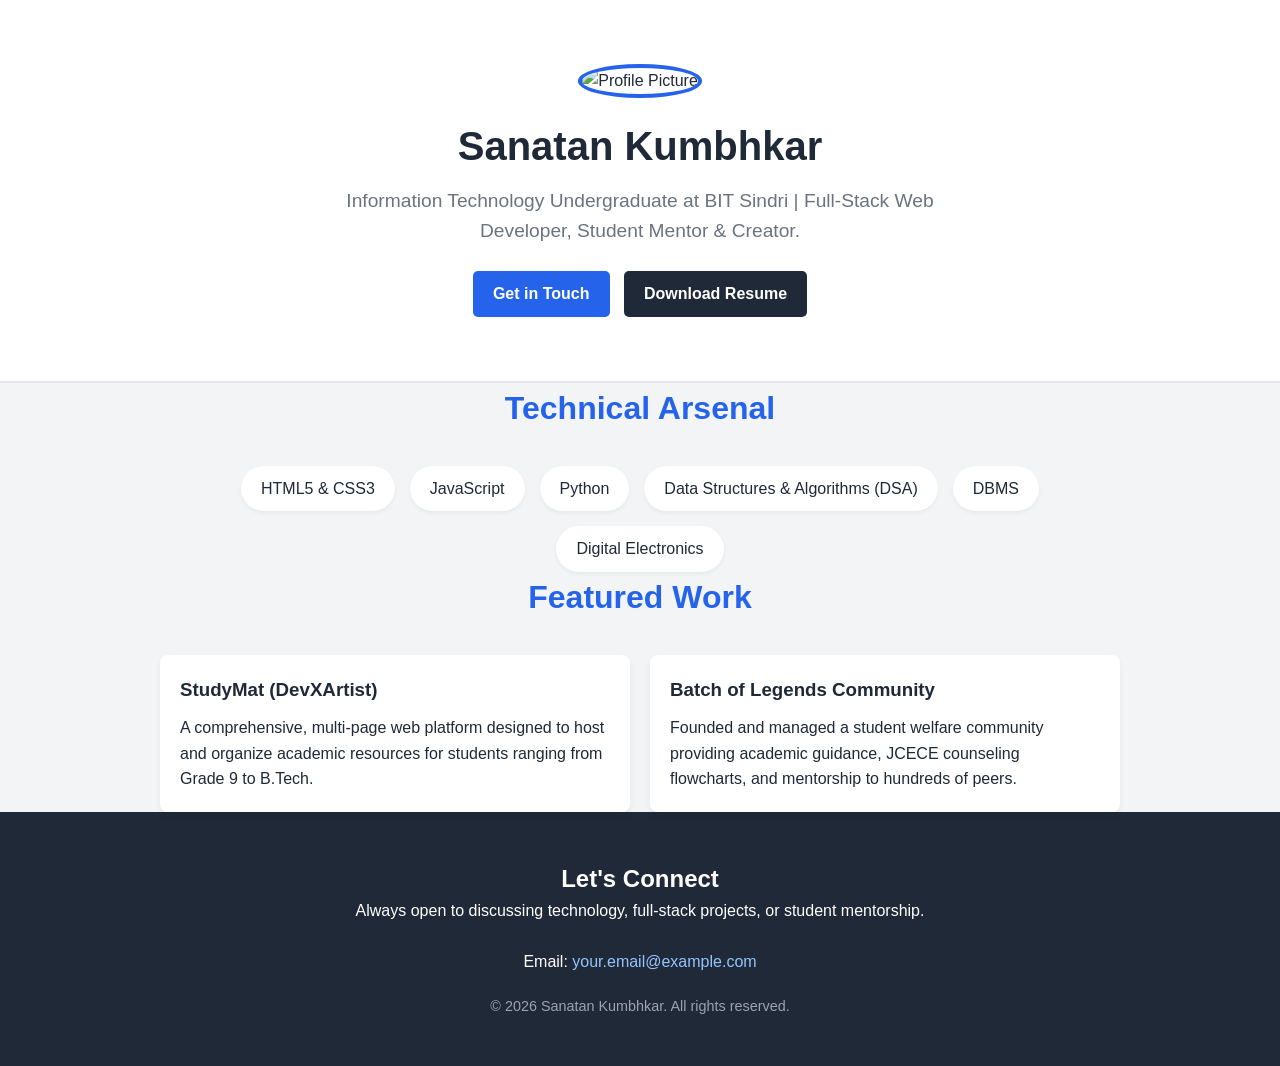
==== SanatanKumbhkar_TASK2/index.html @ 4918ce87 "few updates" ====
<!DOCTYPE html>
<html lang="en">
<head>
    <meta charset="UTF-8">
    <meta name="viewport" content="width=device-width, initial-scale=1.0">
    <title>Sanatan Kumbhkar | Personal Portfolio</title>
    <style>
        /* CSS Variables for consistent theming */
        :root {
            --primary-color: #2563eb;
            --text-main: #1f2937;
            --text-light: #6b7280;
            --bg-light: #f3f4f6;
            --white: #ffffff;
        }

        /* Base Reset */
        * {
            margin: 0;
            padding: 0;
            box-sizing: border-box;
            font-family: 'Segoe UI', Tahoma, Geneva, Verdana, sans-serif;
        }

        body {
            line-height: 1.6;
            color: var(--text-main);
            background-color: var(--bg-light);
        }

        /* Container for centering content */
        .container {
            max-width: 1000px;
            margin: 0 auto;
            padding: 0 20px;
        }

        /* Hero Section (Introduction) */
        .hero {
            background-color: var(--white);
            text-align: center;
            padding: 4rem 2rem;
            border-bottom: 2px solid #e5e7eb;
        }

        .profile-img {
            width: 150px;
            height: 150px;
            border-radius: 50%;
            object-fit: cover;
            border: 4px solid var(--primary-color);
            margin-bottom: 1rem;
        }

        .hero h1 {
            font-size: 2.5rem;
            margin-bottom: 0.5rem;
        }

        .hero p {
            color: var(--text-light);
            font-size: 1.2rem;
            max-width: 600px;
            margin: 0 auto 1.5rem auto;
        }

        /* Buttons */
        .btn {
            display: inline-block;
            background: var(--primary-color);
            color: var(--white);
            padding: 10px 20px;
            text-decoration: none;
            border-radius: 5px;
            font-weight: bold;
            transition: background 0.3s ease;
        }

        .btn:hover {
            background: #1d4ed8;
        }

        /* Sections */
        section {
            padding: 4rem 0;
        }

        section h2 {
            text-align: center;
            font-size: 2rem;
            margin-bottom: 2rem;
            color: var(--primary-color);
        }

        /* Skills Grid */
        .skills-grid {
            display: flex;
            justify-content: center;
            flex-wrap: wrap;
            gap: 15px;
        }

        .skill-tag {
            background: var(--white);
            padding: 10px 20px;
            border-radius: 50px;
            box-shadow: 0 2px 4px rgba(0,0,0,0.05);
            font-weight: 500;
        }

        /* Projects Grid */
        .projects-grid {
            display: grid;
            grid-template-columns: repeat(auto-fit, minmax(300px, 1fr));
            gap: 20px;
        }

        .project-card {
            background: var(--white);
            padding: 20px;
            border-radius: 8px;
            box-shadow: 0 4px 6px rgba(0,0,0,0.05);
            transition: transform 0.3s ease;
        }

        .project-card:hover {
            transform: translateY(-5px);
        }

        .project-card h3 {
            margin-bottom: 10px;
        }

        /* Footer / Contact */
        footer {
            background: var(--text-main);
            color: var(--white);
            text-align: center;
            padding: 3rem 20px;
        }

        footer a {
            color: #93c5fd;
            text-decoration: none;
        }

        footer a:hover {
            text-decoration: underline;
        }
    </style>
</head>
<body>

    <header class="hero">
        <div class="container">
            <img src="https://via.placeholder.com/150" alt="Profile Picture" class="profile-img">
            <h1>Sanatan Kumbhkar</h1>
            <p>Information Technology Undergraduate at BIT Sindri | Full-Stack Web Developer, Student Mentor & Creator.</p>
            <a href="#contact" class="btn">Get in Touch</a>
            <a href="resume.pdf" target="_blank" class="btn" style="background: var(--text-main); margin-left: 10px;">Download Resume</a>
        </div>
    </header>

    <section id="skills" class="container">
        <h2>Technical Arsenal</h2>
        <div class="skills-grid">
            <span class="skill-tag">HTML5 & CSS3</span>
            <span class="skill-tag">JavaScript</span>
            <span class="skill-tag">Python</span>
            <span class="skill-tag">Data Structures & Algorithms (DSA)</span>
            <span class="skill-tag">DBMS</span>
            <span class="skill-tag">Digital Electronics</span>
        </div>
    </section>

    <section id="projects" class="container">
        <h2>Featured Work</h2>
        <div class="projects-grid">
            <div class="project-card">
                <h3>StudyMat (DevXArtist)</h3>
                <p>A comprehensive, multi-page web platform designed to host and organize academic resources for students ranging from Grade 9 to B.Tech.</p>
            </div>
            <div class="project-card">
                <h3>Batch of Legends Community</h3>
                <p>Founded and managed a student welfare community providing academic guidance, JCECE counseling flowcharts, and mentorship to hundreds of peers.</p>
            </div>
        </div>
    </section>

    <footer id="contact">
        <div class="container">
            <h2>Let's Connect</h2>
            <p>Always open to discussing technology, full-stack projects, or student mentorship.</p>
            <br>
            <p>Email: <a href="mailto:your.email@example.com">your.email@example.com</a></p>
            <p style="margin-top: 20px; font-size: 0.9rem; color: #9ca3af;">
                © 2026 Sanatan Kumbhkar. All rights reserved.
            </p>
        </div>
    </footer>

</body>
</html>
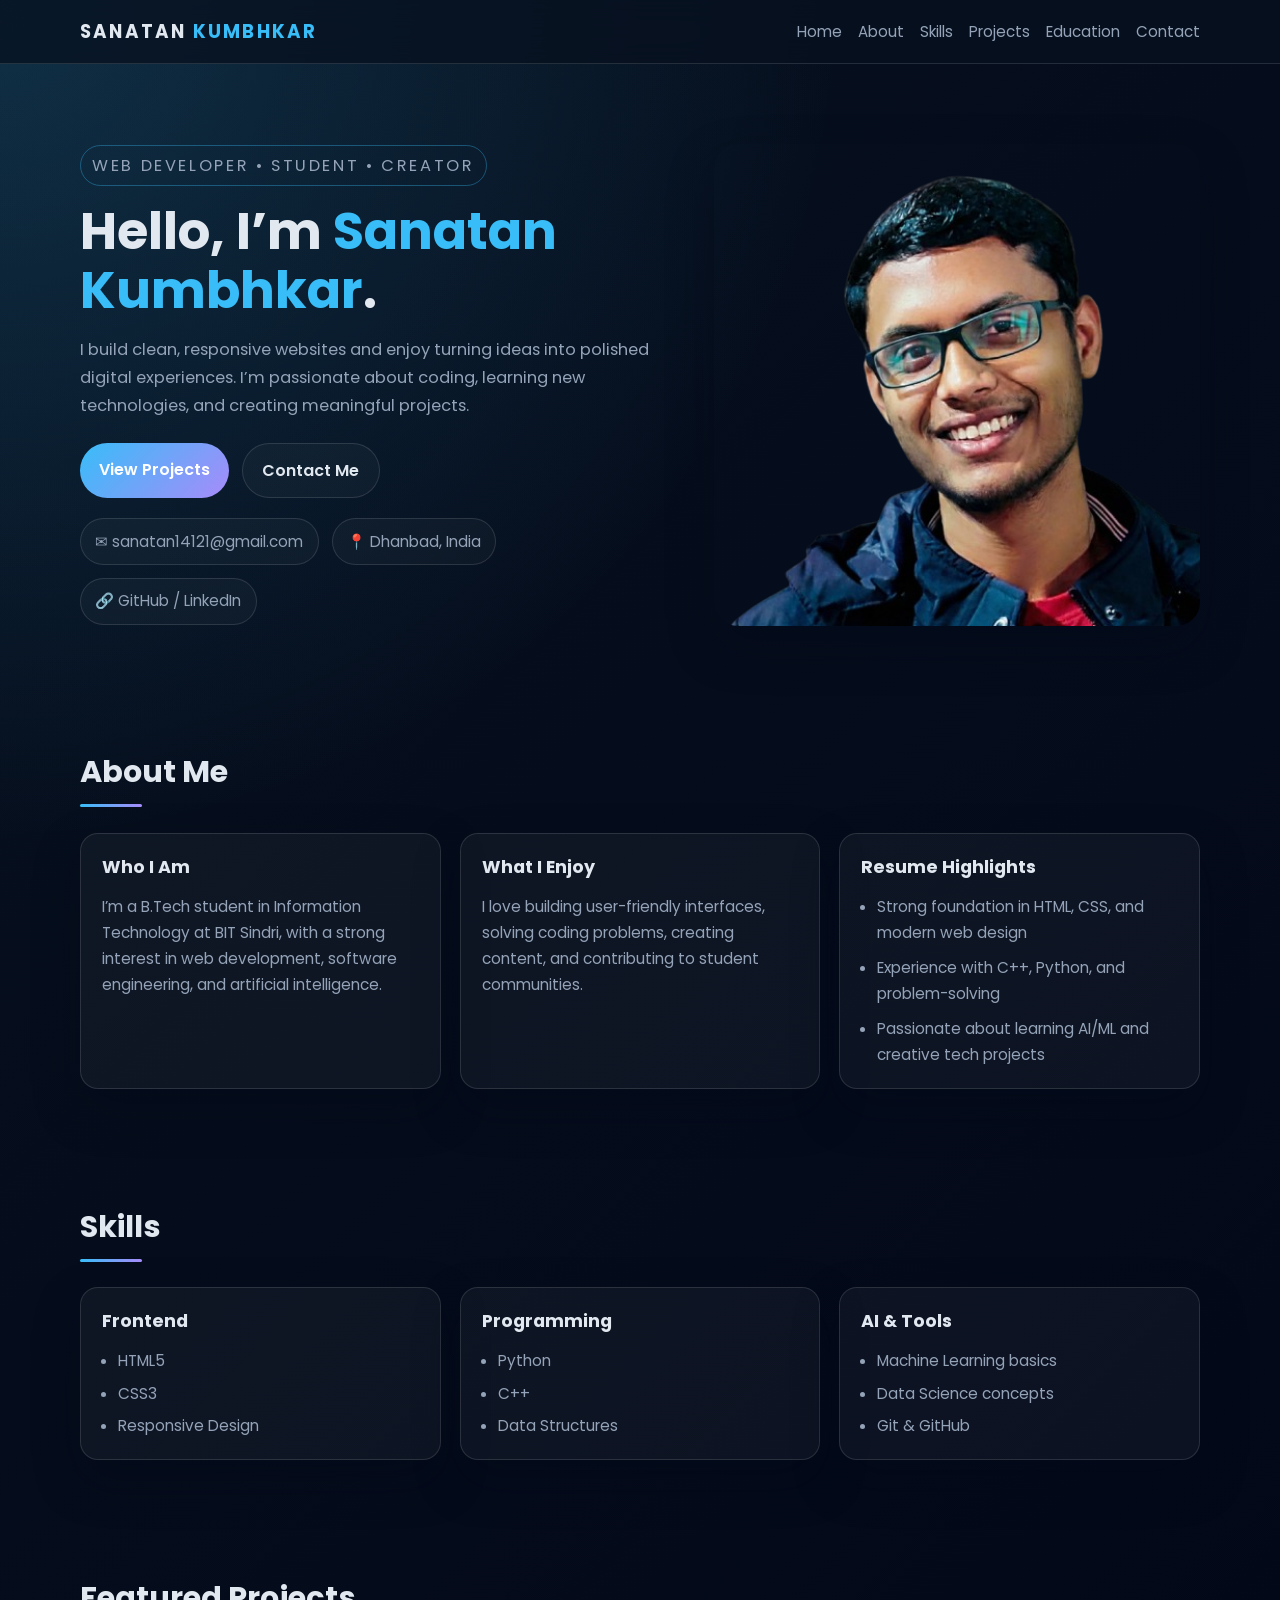
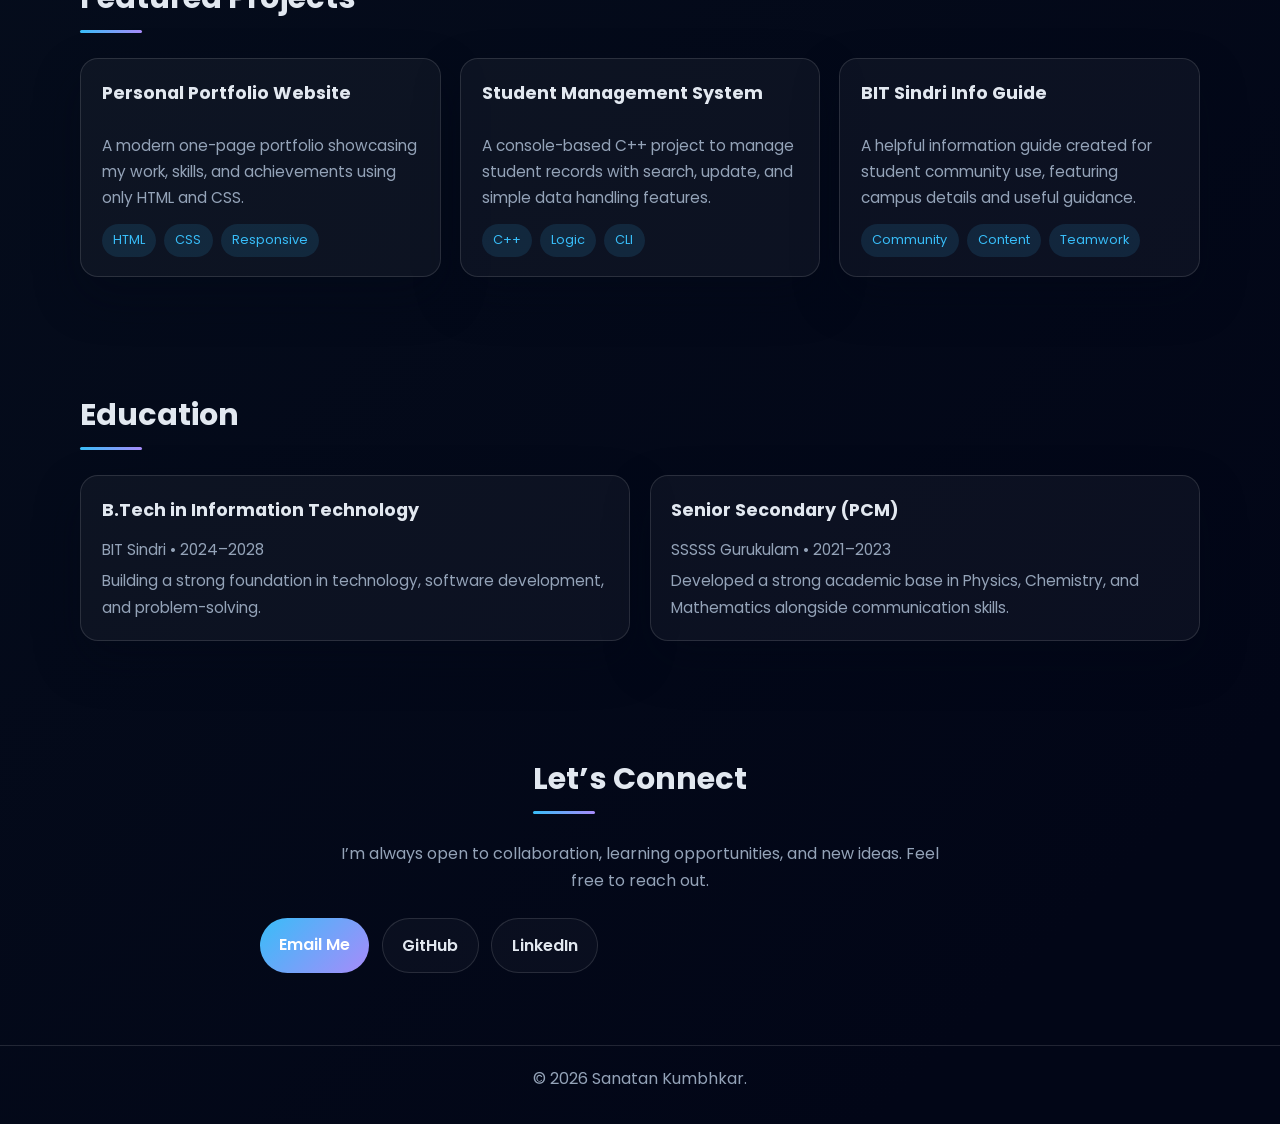
==== commit 93f7f2d6: "Task2" ====
--- a/SanatanKumbhkar_TASK2/index.html
+++ b/SanatanKumbhkar_TASK2/index.html
@@ -1,203 +1,181 @@
-<!DOCTYPE html>
+﻿<!DOCTYPE html>
 <html lang="en">
-<head>
-    <meta charset="UTF-8">
-    <meta name="viewport" content="width=device-width, initial-scale=1.0">
-    <title>Sanatan Kumbhkar | Personal Portfolio</title>
-    <style>
-        /* CSS Variables for consistent theming */
-        :root {
-            --primary-color: #2563eb;
-            --text-main: #1f2937;
-            --text-light: #6b7280;
-            --bg-light: #f3f4f6;
-            --white: #ffffff;
-        }
-
-        /* Base Reset */
-        * {
-            margin: 0;
-            padding: 0;
-            box-sizing: border-box;
-            font-family: 'Segoe UI', Tahoma, Geneva, Verdana, sans-serif;
-        }
-
-        body {
-            line-height: 1.6;
-            color: var(--text-main);
-            background-color: var(--bg-light);
-        }
-
-        /* Container for centering content */
-        .container {
-            max-width: 1000px;
-            margin: 0 auto;
-            padding: 0 20px;
-        }
-
-        /* Hero Section (Introduction) */
-        .hero {
-            background-color: var(--white);
-            text-align: center;
-            padding: 4rem 2rem;
-            border-bottom: 2px solid #e5e7eb;
-        }
-
-        .profile-img {
-            width: 150px;
-            height: 150px;
-            border-radius: 50%;
-            object-fit: cover;
-            border: 4px solid var(--primary-color);
-            margin-bottom: 1rem;
-        }
-
-        .hero h1 {
-            font-size: 2.5rem;
-            margin-bottom: 0.5rem;
-        }
-
-        .hero p {
-            color: var(--text-light);
-            font-size: 1.2rem;
-            max-width: 600px;
-            margin: 0 auto 1.5rem auto;
-        }
-
-        /* Buttons */
-        .btn {
-            display: inline-block;
-            background: var(--primary-color);
-            color: var(--white);
-            padding: 10px 20px;
-            text-decoration: none;
-            border-radius: 5px;
-            font-weight: bold;
-            transition: background 0.3s ease;
-        }
-
-        .btn:hover {
-            background: #1d4ed8;
-        }
-
-        /* Sections */
-        section {
-            padding: 4rem 0;
-        }
-
-        section h2 {
-            text-align: center;
-            font-size: 2rem;
-            margin-bottom: 2rem;
-            color: var(--primary-color);
-        }
-
-        /* Skills Grid */
-        .skills-grid {
-            display: flex;
-            justify-content: center;
-            flex-wrap: wrap;
-            gap: 15px;
-        }
-
-        .skill-tag {
-            background: var(--white);
-            padding: 10px 20px;
-            border-radius: 50px;
-            box-shadow: 0 2px 4px rgba(0,0,0,0.05);
-            font-weight: 500;
-        }
-
-        /* Projects Grid */
-        .projects-grid {
-            display: grid;
-            grid-template-columns: repeat(auto-fit, minmax(300px, 1fr));
-            gap: 20px;
-        }
-
-        .project-card {
-            background: var(--white);
-            padding: 20px;
-            border-radius: 8px;
-            box-shadow: 0 4px 6px rgba(0,0,0,0.05);
-            transition: transform 0.3s ease;
-        }
-
-        .project-card:hover {
-            transform: translateY(-5px);
-        }
-
-        .project-card h3 {
-            margin-bottom: 10px;
-        }
-
-        /* Footer / Contact */
-        footer {
-            background: var(--text-main);
-            color: var(--white);
-            text-align: center;
-            padding: 3rem 20px;
-        }
-
-        footer a {
-            color: #93c5fd;
-            text-decoration: none;
-        }
-
-        footer a:hover {
-            text-decoration: underline;
-        }
-    </style>
-</head>
-<body>
-
-    <header class="hero">
-        <div class="container">
-            <img src="https://via.placeholder.com/150" alt="Profile Picture" class="profile-img">
-            <h1>Sanatan Kumbhkar</h1>
-            <p>Information Technology Undergraduate at BIT Sindri | Full-Stack Web Developer, Student Mentor & Creator.</p>
-            <a href="#contact" class="btn">Get in Touch</a>
-            <a href="resume.pdf" target="_blank" class="btn" style="background: var(--text-main); margin-left: 10px;">Download Resume</a>
-        </div>
+  <head>
+    <meta charset="UTF-8" />
+    <meta name="viewport" content="width=device-width, initial-scale=1.0" />
+    <title>Sanatan Kumbhkar | Portfolio</title>
+    <link rel="preconnect" href="https://fonts.googleapis.com" />
+    <link rel="preconnect" href="https://fonts.gstatic.com" crossorigin />
+    <link href="https://fonts.googleapis.com/css2?family=Poppins:wght@300;400;500;600;700&display=swap" rel="stylesheet" />
+    <link rel="stylesheet" href="style.css" />
+  </head>
+  <body>
+    <header class="site-header">
+      <div class="container nav-wrap">
+        <a href="#home" class="logo">Sanatan <span>Kumbhkar</span></a>
+        <nav class="nav-links">
+          <a href="#home">Home</a>
+          <a href="#about">About</a>
+          <a href="#skills">Skills</a>
+          <a href="#projects">Projects</a>
+          <a href="#education">Education</a>
+          <a href="#contact">Contact</a>
+        </nav>
+      </div>
     </header>
 
-    <section id="skills" class="container">
-        <h2>Technical Arsenal</h2>
-        <div class="skills-grid">
-            <span class="skill-tag">HTML5 & CSS3</span>
-            <span class="skill-tag">JavaScript</span>
-            <span class="skill-tag">Python</span>
-            <span class="skill-tag">Data Structures & Algorithms (DSA)</span>
-            <span class="skill-tag">DBMS</span>
-            <span class="skill-tag">Digital Electronics</span>
+    <main id="home">
+      <section class="hero">
+        <div class="container hero-grid">
+          <div class="hero-copy">
+            <p class="eyebrow">Web Developer • Student • Creator</p>
+            <h1>Hello, I’m <span>Sanatan Kumbhkar</span>.</h1>
+            <p>
+              I build clean, responsive websites and enjoy turning ideas into polished digital experiences. I’m passionate about coding, learning new technologies, and creating meaningful projects.
+            </p>
+            <div class="hero-actions">
+              <a class="btn btn-primary" href="#projects">View Projects</a>
+              <a class="btn btn-secondary" href="#contact">Contact Me</a>
+            </div>
+            <ul class="contact-pills">
+              <li>✉ sanatan14121@gmail.com</li>
+              <li>📍 Dhanbad, India</li>
+              <li>🔗 GitHub / LinkedIn</li>
+            </ul>
+          </div>
+
+          <div class="hero-visual">
+            <img src="IMG_20250126_132903.png" alt="Sanatan Kumbhkar" />
+          </div>
         </div>
-    </section>
+      </section>
 
-    <section id="projects" class="container">
-        <h2>Featured Work</h2>
-        <div class="projects-grid">
-            <div class="project-card">
-                <h3>StudyMat (DevXArtist)</h3>
-                <p>A comprehensive, multi-page web platform designed to host and organize academic resources for students ranging from Grade 9 to B.Tech.</p>
-            </div>
-            <div class="project-card">
-                <h3>Batch of Legends Community</h3>
-                <p>Founded and managed a student welfare community providing academic guidance, JCECE counseling flowcharts, and mentorship to hundreds of peers.</p>
-            </div>
+      <section id="about" class="section">
+        <div class="container">
+          <h2 class="section-title">About Me</h2>
+          <div class="about-grid">
+            <article class="card">
+              <h3>Who I Am</h3>
+              <p>I’m a B.Tech student in Information Technology at BIT Sindri, with a strong interest in web development, software engineering, and artificial intelligence.</p>
+            </article>
+            <article class="card">
+              <h3>What I Enjoy</h3>
+              <p>I love building user-friendly interfaces, solving coding problems, creating content, and contributing to student communities.</p>
+            </article>
+            <article class="card">
+              <h3>Resume Highlights</h3>
+              <ul class="check-list">
+                <li>Strong foundation in HTML, CSS, and modern web design</li>
+                <li>Experience with C++, Python, and problem-solving</li>
+                <li>Passionate about learning AI/ML and creative tech projects</li>
+              </ul>
+            </article>
+          </div>
         </div>
-    </section>
+      </section>
 
-    <footer id="contact">
+      <section id="skills" class="section">
         <div class="container">
-            <h2>Let's Connect</h2>
-            <p>Always open to discussing technology, full-stack projects, or student mentorship.</p>
-            <br>
-            <p>Email: <a href="mailto:your.email@example.com">your.email@example.com</a></p>
-            <p style="margin-top: 20px; font-size: 0.9rem; color: #9ca3af;">
-                © 2026 Sanatan Kumbhkar. All rights reserved.
-            </p>
+          <h2 class="section-title">Skills</h2>
+          <div class="skills-grid">
+            <article class="card skill-card">
+              <h3>Frontend</h3>
+              <ul>
+                <li>HTML5</li>
+                <li>CSS3</li>
+                <li>Responsive Design</li>
+              </ul>
+            </article>
+            <article class="card skill-card">
+              <h3>Programming</h3>
+              <ul>
+                <li>Python</li>
+                <li>C++</li>
+                <li>Data Structures</li>
+              </ul>
+            </article>
+            <article class="card skill-card">
+              <h3>AI & Tools</h3>
+              <ul>
+                <li>Machine Learning basics</li>
+                <li>Data Science concepts</li>
+                <li>Git & GitHub</li>
+              </ul>
+            </article>
+          </div>
         </div>
+      </section>
+
+      <section id="projects" class="section">
+        <div class="container">
+          <h2 class="section-title">Featured Projects</h2>
+          <div class="projects-grid">
+            <article class="card project-card">
+              <h3>Personal Portfolio Website</h3>
+              <p>A modern one-page portfolio showcasing my work, skills, and achievements using only HTML and CSS.</p>
+              <div class="tags">
+                <span>HTML</span>
+                <span>CSS</span>
+                <span>Responsive</span>
+              </div>
+            </article>
+            <article class="card project-card">
+              <h3>Student Management System</h3>
+              <p>A console-based C++ project to manage student records with search, update, and simple data handling features.</p>
+              <div class="tags">
+                <span>C++</span>
+                <span>Logic</span>
+                <span>CLI</span>
+              </div>
+            </article>
+            <article class="card project-card">
+              <h3>BIT Sindri Info Guide</h3>
+              <p>A helpful information guide created for student community use, featuring campus details and useful guidance.</p>
+              <div class="tags">
+                <span>Community</span>
+                <span>Content</span>
+                <span>Teamwork</span>
+              </div>
+            </article>
+          </div>
+        </div>
+      </section>
+
+      <section id="education" class="section">
+        <div class="container">
+          <h2 class="section-title">Education</h2>
+          <div class="education-grid">
+            <article class="card">
+              <h3>B.Tech in Information Technology</h3>
+              <p class="meta">BIT Sindri • 2024–2028</p>
+              <p>Building a strong foundation in technology, software development, and problem-solving.</p>
+            </article>
+            <article class="card">
+              <h3>Senior Secondary (PCM)</h3>
+              <p class="meta">SSSSS Gurukulam • 2021–2023</p>
+              <p>Developed a strong academic base in Physics, Chemistry, and Mathematics alongside communication skills.</p>
+            </article>
+          </div>
+        </div>
+      </section>
+
+      <section id="contact" class="section contact-section">
+        <div class="container contact-card">
+          <h2 class="section-title">Let’s Connect</h2>
+          <p>I’m always open to collaboration, learning opportunities, and new ideas. Feel free to reach out.</p>
+          <div class="contact-actions">
+            <a class="btn btn-primary" href="mailto:sanatan14121@gmail.com">Email Me</a>
+            <a class="btn btn-secondary" href="https://github.com/ArySanatan" target="_blank" rel="noopener noreferrer">GitHub</a>
+            <a class="btn btn-secondary" href="https://www.linkedin.com/in/sanatan-kumbhkar-b23b05300" target="_blank" rel="noopener noreferrer">LinkedIn</a>
+          </div>
+        </div>
+      </section>
+    </main>
+
+    <footer class="site-footer">
+      <div class="container">
+        <p>© 2026 Sanatan Kumbhkar.</p>
+      </div>
     </footer>
-
-</body>
-</html>+  </body>
+</html>
--- a/SanatanKumbhkar_TASK2/style.css
+++ b/SanatanKumbhkar_TASK2/style.css
@@ -0,0 +1,335 @@
+﻿:root {
+  --bg: #07111f;
+  --surface: #0f172a;
+  --surface-2: #14213d;
+  --text: #e2e8f0;
+  --muted: #94a3b8;
+  --accent: #38bdf8;
+  --accent-2: #a78bfa;
+  --border: rgba(255, 255, 255, 0.12);
+  --shadow: 0 20px 45px rgba(2, 8, 23, 0.35);
+}
+
+* {
+  box-sizing: border-box;
+  margin: 0;
+  padding: 0;
+}
+
+html {
+  scroll-behavior: smooth;
+}
+
+body {
+  font-family: 'Poppins', sans-serif;
+  background: radial-gradient(circle at top left, rgba(56, 189, 248, 0.18), transparent 28%),
+    linear-gradient(135deg, var(--bg), #020617 90%);
+  color: var(--text);
+  line-height: 1.7;
+}
+
+img {
+  display: block;
+  max-width: 100%;
+}
+
+a {
+  color: inherit;
+  text-decoration: none;
+}
+
+.container {
+  width: min(1120px, calc(100% - 2rem));
+  margin: 0 auto;
+}
+
+.site-header {
+  position: sticky;
+  top: 0;
+  z-index: 20;
+  -webkit-backdrop-filter: blur(14px);
+  backdrop-filter: blur(14px);
+  background: rgba(7, 17, 31, 0.75);
+  border-bottom: 1px solid var(--border);
+}
+
+.nav-wrap {
+  display: flex;
+  justify-content: space-between;
+  align-items: center;
+  padding: 1rem 0;
+}
+
+.logo {
+  font-size: 1.15rem;
+  font-weight: 700;
+  letter-spacing: 0.12em;
+  text-transform: uppercase;
+}
+
+.logo span {
+  color: var(--accent);
+}
+
+.nav-links {
+  display: flex;
+  gap: 1rem;
+  flex-wrap: wrap;
+}
+
+.nav-links a {
+  color: var(--muted);
+  font-size: 0.95rem;
+  transition: color 0.25s ease;
+}
+
+.nav-links a:hover {
+  color: var(--accent);
+}
+
+.hero {
+  padding: 5rem 0 4rem;
+}
+
+.hero-grid {
+  display: grid;
+  grid-template-columns: 1.1fr 0.9fr;
+  gap: 2.5rem;
+  align-items: center;
+}
+
+.eyebrow {
+  display: inline-block;
+  margin-bottom: 1rem;
+  padding: 0.35rem 0.7rem;
+  border: 1px solid rgba(56, 189, 248, 0.35);
+  border-radius: 999px;
+  color: var(--accent);
+  font-size: 0.82rem;
+  letter-spacing: 0.16em;
+  text-transform: uppercase;
+}
+
+.hero h1 {
+  font-size: clamp(2.2rem, 4vw, 3.6rem);
+  line-height: 1.15;
+  margin-bottom: 1rem;
+}
+
+.hero h1 span {
+  color: var(--accent);
+}
+
+.hero-copy p {
+  color: var(--muted);
+  font-size: 1.02rem;
+  max-width: 600px;
+}
+
+.hero-actions,
+.contact-actions {
+  display: flex;
+  flex-wrap: wrap;
+  gap: 0.8rem;
+  margin-top: 1.5rem;
+}
+
+.btn {
+  display: inline-block;
+  padding: 0.8rem 1.2rem;
+  border-radius: 999px;
+  font-weight: 600;
+  transition: transform 0.25s ease, background-color 0.25s ease;
+}
+
+.btn:hover {
+  transform: translateY(-2px);
+}
+
+.btn-primary {
+  background: linear-gradient(135deg, var(--accent), var(--accent-2));
+  color: white;
+}
+
+.btn-secondary {
+  border: 1px solid var(--border);
+  background: rgba(255, 255, 255, 0.03);
+  color: var(--text);
+}
+
+.contact-pills {
+  display: flex;
+  flex-wrap: wrap;
+  gap: 0.8rem;
+  margin-top: 1.25rem;
+  list-style: none;
+}
+
+.contact-pills li {
+  padding: 0.6rem 0.9rem;
+  border: 1px solid var(--border);
+  border-radius: 999px;
+  background: rgba(255, 255, 255, 0.03);
+  color: var(--muted);
+  font-size: 0.95rem;
+}
+
+.hero-visual img {
+  width: 100%;
+  border-radius: 24px;
+  border: none;
+  box-shadow: var(--shadow);
+}
+
+.section {
+  padding: 3.5rem 0;
+}
+
+.section-title {
+  font-size: 1.9rem;
+  margin-bottom: 1.6rem;
+  position: relative;
+  display: inline-block;
+}
+
+.section-title::after {
+  content: '';
+  display: block;
+  width: 62px;
+  height: 3px;
+  margin-top: 0.4rem;
+  border-radius: 999px;
+  background: linear-gradient(90deg, var(--accent), var(--accent-2));
+}
+
+.card {
+  background: rgba(255, 255, 255, 0.04);
+  border: 1px solid var(--border);
+  border-radius: 18px;
+  padding: 1.2rem 1.3rem;
+  box-shadow: var(--shadow);
+}
+
+.about-grid,
+.skills-grid,
+.projects-grid,
+.education-grid {
+  display: grid;
+  gap: 1.2rem;
+}
+
+.about-grid {
+  grid-template-columns: repeat(3, minmax(0, 1fr));
+}
+
+.card h3 {
+  margin-bottom: 0.7rem;
+  font-size: 1.1rem;
+}
+
+.card p,
+.card li {
+  color: var(--muted);
+  font-size: 0.96rem;
+}
+
+.check-list {
+  padding-left: 1rem;
+  display: grid;
+  gap: 0.55rem;
+}
+
+.skills-grid {
+  grid-template-columns: repeat(3, minmax(0, 1fr));
+}
+
+.skill-card ul {
+  padding-left: 1rem;
+  display: grid;
+  gap: 0.4rem;
+}
+
+.projects-grid {
+  grid-template-columns: repeat(3, minmax(0, 1fr));
+}
+
+.project-card {
+  display: flex;
+  flex-direction: column;
+  gap: 0.8rem;
+}
+
+.tags {
+  display: flex;
+  flex-wrap: wrap;
+  gap: 0.5rem;
+  margin-top: auto;
+}
+
+.tags span {
+  padding: 0.35rem 0.7rem;
+  border-radius: 999px;
+  background: rgba(56, 189, 248, 0.12);
+  color: var(--accent);
+  font-size: 0.8rem;
+}
+
+.education-grid {
+  grid-template-columns: repeat(2, minmax(0, 1fr));
+}
+
+.meta {
+  color: var(--accent);
+  margin-bottom: 0.35rem;
+}
+
+.contact-section {
+  padding-bottom: 4.5rem;
+}
+
+.contact-card {
+  text-align: center;
+  max-width: 760px;
+  margin: 0 auto;
+}
+
+.contact-card p {
+  color: var(--muted);
+  max-width: 620px;
+  margin: 0 auto;
+}
+
+.site-footer {
+  padding: 1.2rem 0 2rem;
+  text-align: center;
+  color: var(--muted);
+  border-top: 1px solid var(--border);
+}
+
+@media (max-width: 900px) {
+  .about-grid,
+  .skills-grid,
+  .projects-grid,
+  .education-grid {
+    grid-template-columns: 1fr;
+  }
+
+  .hero-grid {
+    grid-template-columns: 1fr;
+  }
+}
+
+@media (max-width: 640px) {
+  .nav-wrap {
+    flex-direction: column;
+    gap: 0.7rem;
+  }
+
+  .hero {
+    padding-top: 3rem;
+  }
+
+  .contact-pills {
+    flex-direction: column;
+  }
+}
